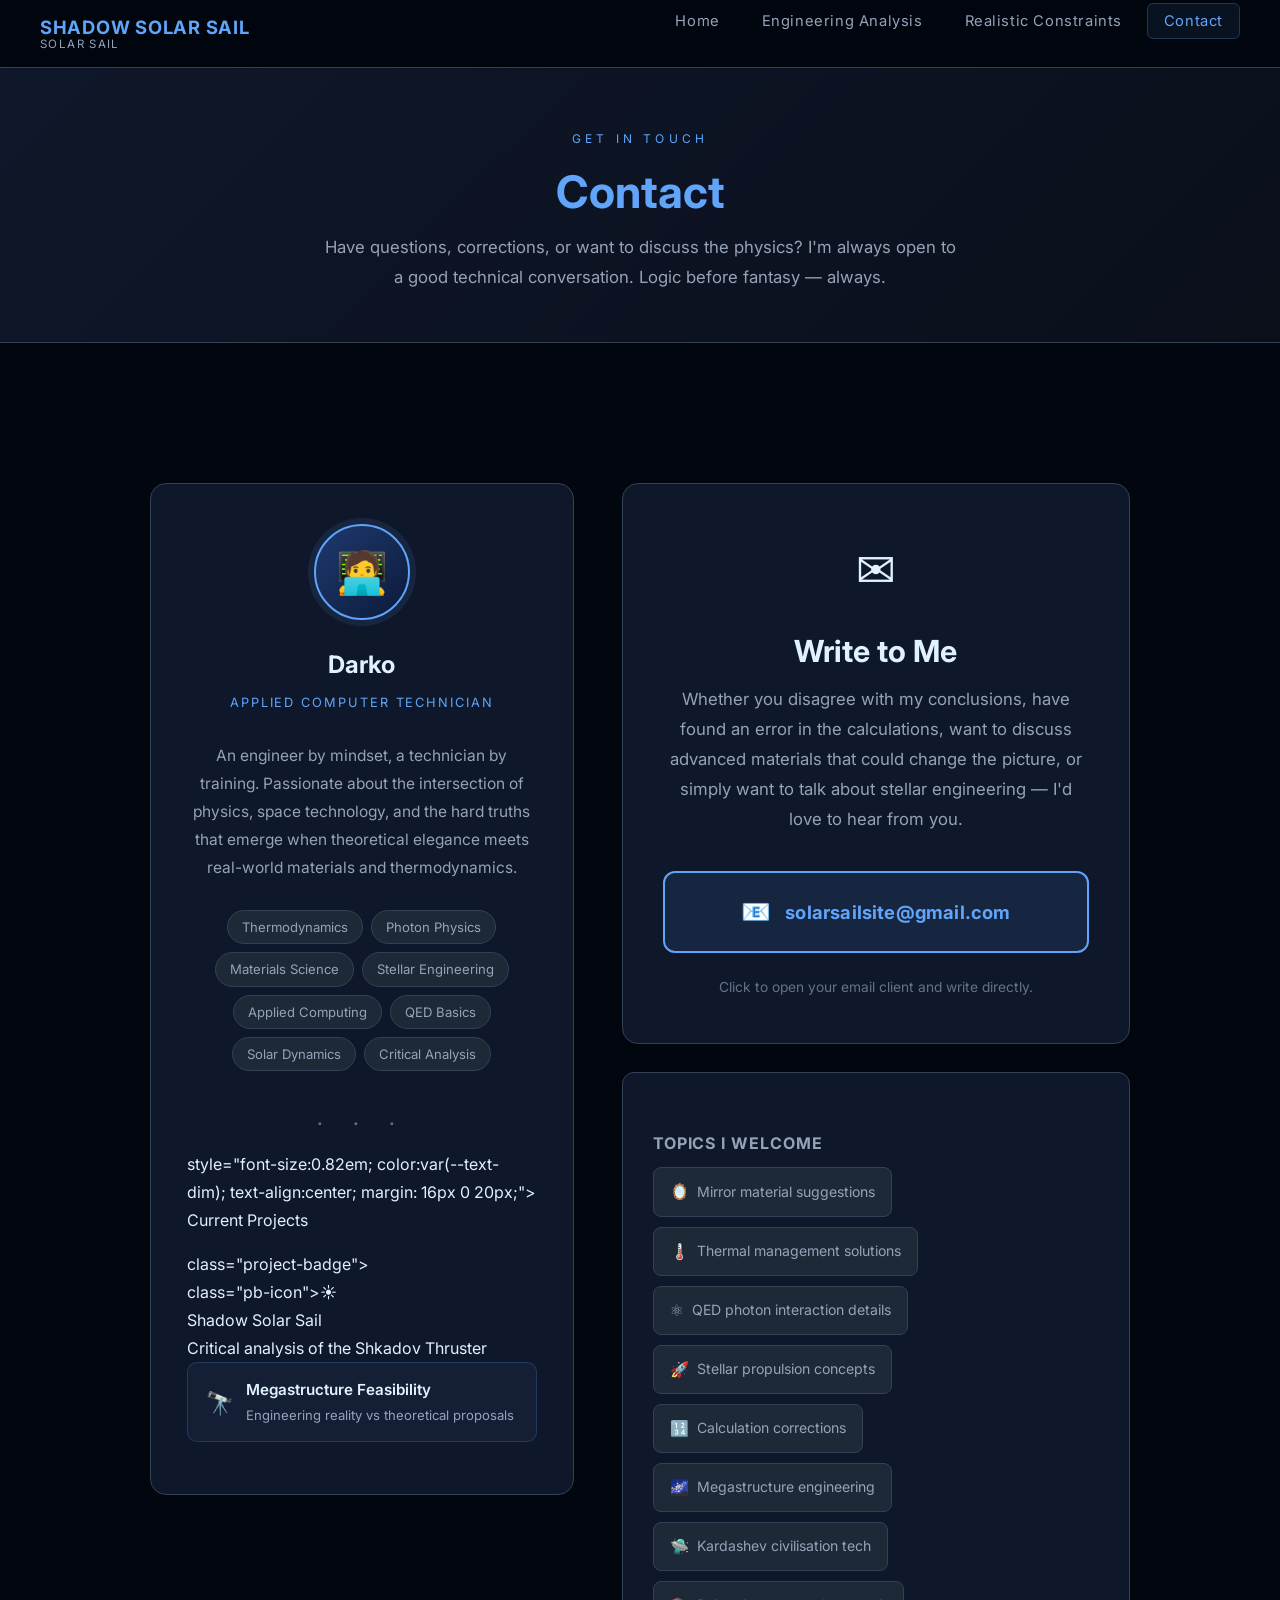
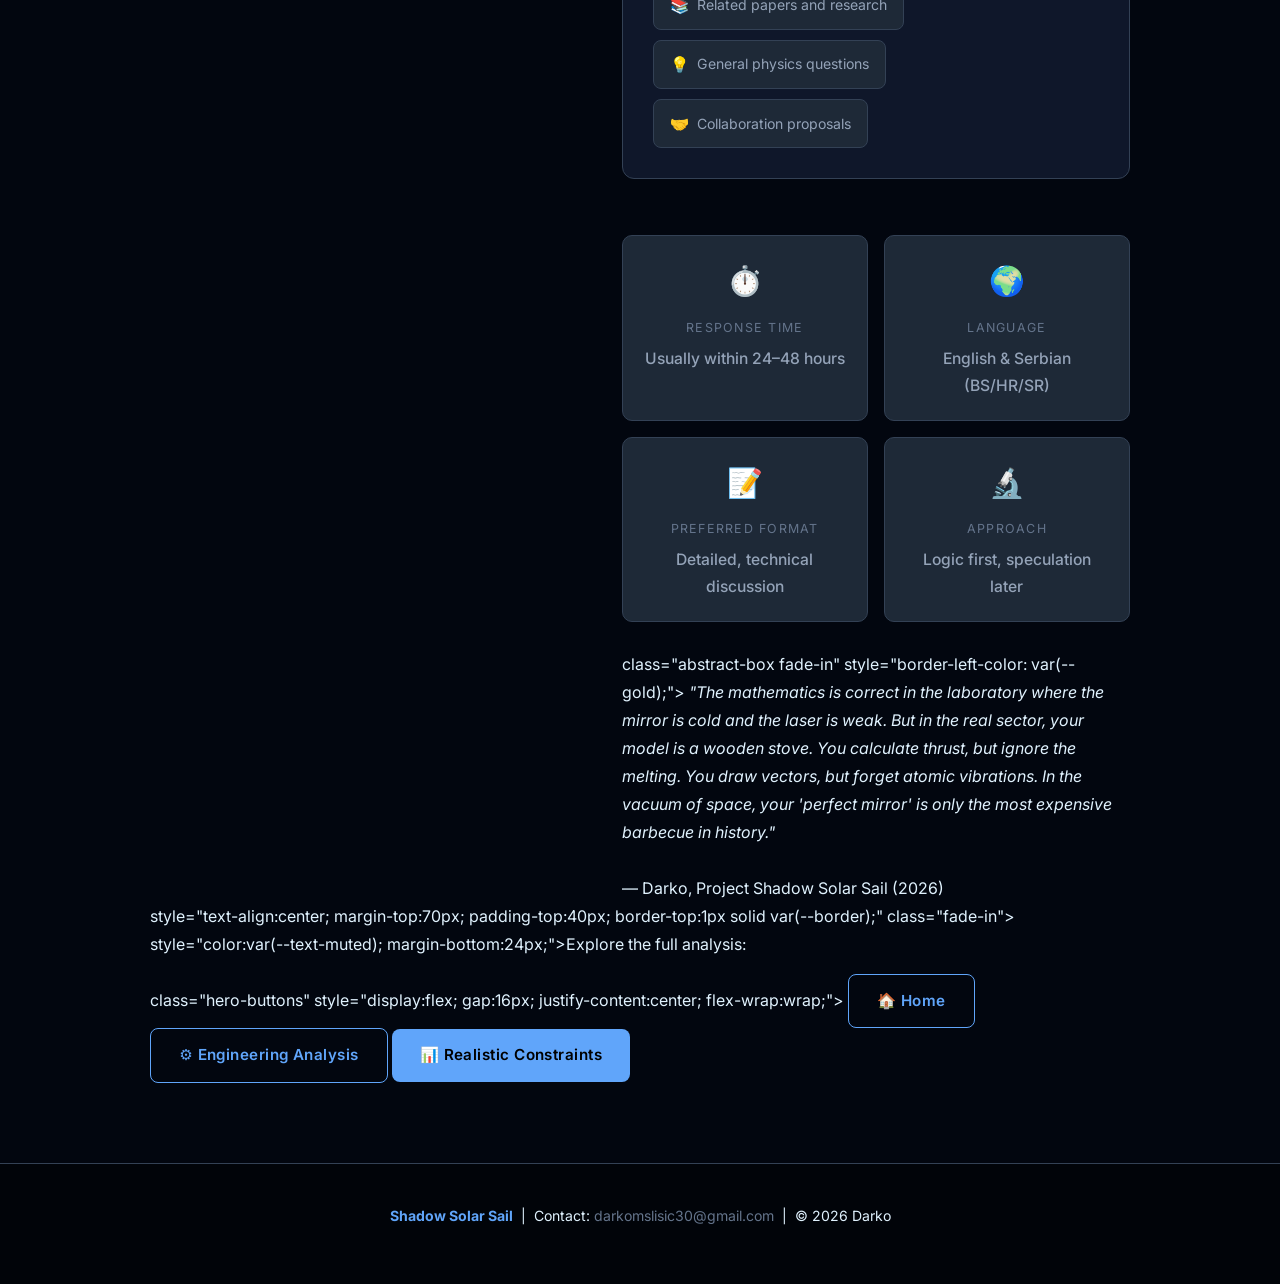
==== contact.html @ 53bd442a "Inicijalno postavljanje sajta" ====
<!DOCTYPE html>
<html lang="en">
<head>
  <meta charset="UTF-8">
  <meta name="viewport" content="width=device-width, initial-scale=1.0">
  <title>Contact — Shadow Solar Sail</title>
  <link rel="stylesheet" href="style.css">
  <link rel="preconnect" href="https://fonts.googleapis.com">
  <link href="https://fonts.googleapis.com/css2?family=Inter:wght@300;400;500;600;700;800&display=swap" rel="stylesheet">
  <style>
    body { font-family: 'Inter', 'Segoe UI', system-ui, sans-serif; }

    .fade-in { opacity:0; transform:translateY(24px); transition: opacity 0.65s ease, transform 0.65s ease; }
    .fade-in.visible { opacity:1; transform:none; }

    /* Full-page contact layout */
    .contact-layout {
      display: grid;
      grid-template-columns: 1fr 1.2fr;
      gap: 48px;
      align-items: start;
      margin-top: 60px;
    }
    @media(max-width:800px){
      .contact-layout { grid-template-columns: 1fr; }
    }

    /* Left panel — author card */
    .author-card {
      background: var(--bg-card);
      border: 1px solid var(--border);
      border-radius: 16px;
      padding: 40px 36px;
      position: sticky;
      top: 90px;
    }

    .avatar-ring {
      width: 96px; height: 96px;
      border-radius: 50%;
      background: linear-gradient(135deg, #1e3a6e 0%, #0c1a3a 100%);
      border: 2px solid var(--accent);
      display: flex; align-items: center; justify-content: center;
      font-size: 2.6em;
      margin: 0 auto 24px;
      box-shadow: 0 0 0 6px rgba(96,165,250,0.1);
    }

    .author-card .author-name {
      text-align: center;
      font-size: 1.5em;
      font-weight: 700;
      color: var(--text);
      margin-bottom: 6px;
    }

    .author-card .author-title {
      text-align: center;
      font-size: 0.8em;
      letter-spacing: 0.15em;
      text-transform: uppercase;
      color: var(--accent);
      margin-bottom: 28px;
    }

    .author-card .author-bio {
      font-size: 0.97em;
      color: var(--text-muted);
      line-height: 1.8;
      text-align: center;
      margin-bottom: 28px;
    }

    .skills-list {
      list-style: none;
      padding: 0;
      display: flex;
      flex-wrap: wrap;
      gap: 8px;
      justify-content: center;
      margin-bottom: 32px;
    }
    .skills-list li {
      background: var(--bg-panel);
      border: 1px solid var(--border);
      border-radius: 20px;
      padding: 5px 14px;
      font-size: 0.82em;
      color: var(--text-muted);
      margin: 0;
    }
    .skills-list li:hover {
      border-color: var(--accent);
      color: var(--accent);
      cursor: default;
    }

    .project-badge {
      display: flex;
      align-items: center;
      gap: 12px;
      background: rgba(96,165,250,0.06);
      border: 1px solid rgba(96,165,250,0.2);
      border-radius: 10px;
      padding: 14px 18px;
      margin-bottom: 12px;
    }
    .project-badge .pb-icon { font-size: 1.4em; flex-shrink:0; }
    .project-badge .pb-name { font-size: 0.95em; font-weight: 600; color: var(--text); }
    .project-badge .pb-desc { font-size: 0.82em; color: var(--text-muted); }

    /* Right panel — contact main */
    .contact-main { display: flex; flex-direction: column; gap: 28px; }

    .contact-cta-card {
      background: var(--bg-card);
      border: 1px solid var(--border);
      border-radius: 16px;
      padding: 44px 40px;
      text-align: center;
    }

    .contact-cta-card .cta-icon { font-size: 3em; margin-bottom: 20px; display: block; }
    .contact-cta-card h2 { border: none; padding: 0; margin: 0 0 12px; font-size: 1.9em; color: var(--text); }
    .contact-cta-card .cta-sub { color: var(--text-muted); font-size: 1.05em; margin-bottom: 36px; line-height: 1.8; }

    .email-button {
      display: inline-flex;
      align-items: center;
      justify-content: center;
      gap: 14px;
      background: rgba(96,165,250,0.1);
      border: 2px solid var(--accent);
      color: var(--accent);
      text-decoration: none;
      padding: 18px 40px;
      border-radius: 12px;
      font-size: 1.15em;
      font-weight: 700;
      letter-spacing: 0.01em;
      transition: all 0.25s;
      margin-bottom: 14px;
      width: 100%;
      max-width: 460px;
      box-sizing: border-box;
    }
    .email-button:hover {
      background: var(--accent);
      color: #000;
      transform: translateY(-3px);
      box-shadow: 0 12px 32px rgba(96,165,250,0.3);
    }
    .email-button .mail-icon { font-size: 1.3em; }

    .email-note {
      font-size: 0.86em;
      color: var(--text-dim);
      margin: 8px 0 0;
    }

    /* Topic chips */
    .topic-section { margin-top: 10px; }
    .topic-section h3 { font-size: 1em; color: var(--text-muted); margin-bottom: 14px; letter-spacing: 0.06em; text-transform: uppercase; }
    .topic-chips {
      display: flex;
      flex-wrap: wrap;
      gap: 10px;
    }
    .chip {
      display: inline-flex;
      align-items: center;
      gap: 8px;
      background: var(--bg-panel);
      border: 1px solid var(--border);
      border-radius: 8px;
      padding: 10px 16px;
      font-size: 0.88em;
      color: var(--text-muted);
      cursor: default;
      transition: all 0.2s;
    }
    .chip:hover { border-color: var(--accent); color: var(--text); background: rgba(96,165,250,0.05); }
    .chip-icon { font-size: 1.1em; }

    /* Info panels */
    .info-grid { display: grid; grid-template-columns: 1fr 1fr; gap: 16px; }
    @media(max-width:540px){ .info-grid { grid-template-columns: 1fr; } }

    .info-tile {
      background: var(--bg-panel);
      border: 1px solid var(--border);
      border-radius: 10px;
      padding: 20px;
      text-align: center;
    }
    .info-tile .it-icon { font-size: 1.8em; margin-bottom: 10px; }
    .info-tile .it-label { font-size: 0.78em; text-transform: uppercase; letter-spacing: 0.1em; color: var(--text-dim); margin-bottom: 6px; }
    .info-tile .it-val { font-size: 0.98em; color: var(--text-muted); font-weight: 500; }

    /* Stars / space decoration */
    .stars-divider {
      text-align: center;
      color: var(--text-dim);
      font-size: 1.4em;
      letter-spacing: 12px;
      margin: 8px 0;
    }
  </style>
</head>
<body>

<!-- NAV -->
<nav class="navbar">
  <a href="index.html" class="nav-brand">
    <span class="brand-main">Shadow Solar Sail</span>
    <span class="brand-sub">Solar Sail</span>
  </a>
  <ul class="nav-links" id="navLinks">
    <li><a href="index.html">Home</a></li>
    <li><a href="engineering-analysis.html">Engineering Analysis</a></li>
    <li><a href="realistic-constraints.html">Realistic Constraints</a></li>
    <li><a href="contact.html" class="active">Contact</a></li>
  </ul>
  <div class="hamburger" id="hamburger" onclick="toggleMenu()">
    <span></span><span></span><span></span>
  </div>
</nav>

<!-- PAGE HEADER -->
<div class="page-header">
  <div class="eyebrow">Get in Touch</div>
  <h1>Contact</h1>
  <p>Have questions, corrections, or want to discuss the physics? I'm always open
     to a good technical conversation. Logic before fantasy — always.</p>
</div>

<!-- MAIN LAYOUT -->
<div class="page-wrapper">
  <div class="contact-layout">

    <!-- LEFT: Author Profile -->
    <aside class="author-card fade-in">
      <div class="avatar-ring">🧑‍💻</div>
      <div class="author-name">Darko</div>
      <div class="author-title">Applied Computer Technician</div>
      <p class="author-bio">
        An engineer by mindset, a technician by training. Passionate about the intersection
        of physics, space technology, and the hard truths that emerge when theoretical elegance
        meets real-world materials and thermodynamics.
      </p>

      <ul class="skills-list">
        <li>Thermodynamics</li>
        <li>Photon Physics</li>
        <li>Materials Science</li>
        <li>Stellar Engineering</li>
        <li>Applied Computing</li>
        <li>QED Basics</li>
        <li>Solar Dynamics</li>
        <li>Critical Analysis</li>
      </ul>

      <div class="stars-divider">· · ·</div>
      <p> style="font-size:0.82em; color:var(--text-dim); text-align:center; margin: 16px 0 20px;">
        Current Projects
      </p>

      <div> class="project-badge">
        <div> class="pb-icon">☀️</div>
        <div>
          <div class="pb-name">Shadow Solar Sail</div>
          <div class="pb-desc">Critical analysis of the Shkadov Thruster</div>
        </div>
      </div>

      <div class="project-badge">
        <div class="pb-icon">🔭</div>
        <div>
          <div class="pb-name">Megastructure Feasibility</div>
          <div class="pb-desc">Engineering reality vs theoretical proposals</div>
        </div>
      </div>
    </aside>

    <!-- RIGHT: Contact CTA + Info -->
    <main class="contact-main">

      <div class="contact-cta-card fade-in">
        <span class="cta-icon">✉️</span>
        <h2>Write to Me</h2>
        <p class="cta-sub">
          Whether you disagree with my conclusions, have found an error in the calculations,
          want to discuss advanced materials that could change the picture, or simply want to
          talk about stellar engineering — I'd love to hear from you.
        </p>

        <a href="mailto:solarsailsite@gmail.com" class="email-button">
          <span class="mail-icon">📧</span>
          solarsailsite@gmail.com
        </a>
        <p class="email-note">Click to open your email client and write directly.</p>
      </div>

      <!-- Topics -->
      <div class="card fade-in">
        <div class="topic-section">
          <h3>Topics I Welcome</h3>
          <div class="topic-chips">
            <div class="chip"><span class="chip-icon">🪞</span> Mirror material suggestions</div>
            <div class="chip"><span class="chip-icon">🌡️</span> Thermal management solutions</div>
            <div class="chip"><span class="chip-icon">⚛️</span> QED photon interaction details</div>
            <div class="chip"><span class="chip-icon">🚀</span> Stellar propulsion concepts</div>
            <div class="chip"><span class="chip-icon">🔢</span> Calculation corrections</div>
            <div class="chip"><span class="chip-icon">🌌</span> Megastructure engineering</div>
            <div class="chip"><span class="chip-icon">🛸</span> Kardashev civilisation tech</div>
            <div class="chip"><span class="chip-icon">📚</span> Related papers and research</div>
            <div class="chip"><span class="chip-icon">💡</span> General physics questions</div>
            <div class="chip"><span class="chip-icon">🤝</span> Collaboration proposals</div>
          </div>
        </div>
      </div>

      <!-- Info tiles -->
      <div class="info-grid fade-in">
        <div class="info-tile">
          <div class="it-icon">⏱️</div>
          <div class="it-label">Response time</div>
          <div class="it-val">Usually within 24–48 hours</div>
        </div>
        <div class="info-tile">
          <div class="it-icon">🌍</div>
          <div class="it-label">Language</div>
          <div class="it-val">English & Serbian (BS/HR/SR)</div>
        </div>
        <div class="info-tile">
          <div class="it-icon">📝</div>
          <div class="it-label">Preferred format</div>
          <div class="it-val">Detailed, technical discussion</div>
        </div>
        <div class="info-tile">
          <div class="it-icon">🔬</div>
          <div class="it-label">Approach</div>
          <div class="it-val">Logic first, speculation later</div>
        </div>
      </div>

      <!-- Quote -->
      <div>class="abstract-box fade-in" style="border-left-color: var(--gold);">
        <em>
          "The mathematics is correct in the laboratory where the mirror is cold and the laser is weak.
          But in the real sector, your model is a wooden stove. You calculate thrust, but ignore the
          melting. You draw vectors, but forget atomic vibrations. In the vacuum of space, your
          'perfect mirror' is only the most expensive barbecue in history."
        </em>
        <br><br>
        — Darko, Project Shadow Solar Sail (2026)
      </div>

    </main>
  </div>

  <!-- Bottom nav -->
  <div> style="text-align:center; margin-top:70px; padding-top:40px; border-top:1px solid var(--border);" class="fade-in">
    <p> style="color:var(--text-muted); margin-bottom:24px;">Explore the full analysis:</p>
    <div> class="hero-buttons" style="display:flex; gap:16px; justify-content:center; flex-wrap:wrap;">
      <a href="index.html" class="btn btn-outline">🏠 Home</a>
      <a href="engineering-analysis.html" class="btn btn-outline">⚙️ Engineering Analysis</a>
      <a href="realistic-constraints.html" class="btn btn-primary">📊 Realistic Constraints</a>
    </div>
  </div>

</div><!-- /page-wrapper -->

<footer>
  <p>
    <span class="footer-brand">Shadow Solar Sail</span> &nbsp;|&nbsp;
    Contact: <a href="mailto:darkomslisic30@gmail.com">darkomslisic30@gmail.com</a> &nbsp;|&nbsp;
    &copy; 2026 Darko
  </p>
</footer>

<script>
  function toggleMenu() {
    document.getElementById('navLinks').classList.toggle('open');
  }
  const fadeEls = document.querySelectorAll('.fade-in');
  const observer = new IntersectionObserver((entries) => {
    entries.forEach(e => { if (e.isIntersecting) { e.target.classList.add('visible'); observer.unobserve(e.target); }});
  }, { threshold: 0.08 });
  fadeEls.forEach(el => observer.observe(el));
</script>
</body>
</html>
---- style.css ----
/* =============================================
   SHADOW SOLAR SAIL — Global Stylesheet
   ============================================= */

:root {
  --bg-deep:       #02060f;
  --bg-card:       #0f172a;
  --bg-panel:      #1e2937;
  --border:        #334155;
  --border-light:  #475569;
  --text:          #e0f2fe;
  --text-muted:    #94a3b8;
  --text-dim:      #64748b;
  --accent:        #60a5fa;
  --accent-soft:   #93c5fd;
  --accent-violet: #a5b4fc;
  --gold:          #f1c40f;
  --danger:        #f87171;
  --success:       #4ade80;
  --cyan:          #67e8f9;
  --nav-height:    68px;
}

/* ---- Reset & Base ---- */
*, *::before, *::after { box-sizing: border-box; margin: 0; padding: 0; }

html { scroll-behavior: smooth; }

body {
  background-color: var(--bg-deep);
  color: var(--text);
  font-family: 'Segoe UI', system-ui, -apple-system, sans-serif;
  line-height: 1.75;
  font-size: 16px;
}

/* ---- Navigation ---- */
.navbar {
  position: sticky;
  top: 0;
  z-index: 100;
  display: flex;
  align-items: center;
  justify-content: space-between;
  height: var(--nav-height);
  padding: 0 40px;
  background: rgba(2, 6, 15, 0.92);
  border-bottom: 1px solid var(--border);
  backdrop-filter: blur(10px);
  -webkit-backdrop-filter: blur(10px);
}

.nav-brand {
  display: flex;
  flex-direction: column;
  line-height: 1.2;
  text-decoration: none;
}

.nav-brand .brand-main {
  font-size: 1.15em;
  font-weight: 700;
  color: var(--accent);
  letter-spacing: 0.04em;
  text-transform: uppercase;
}

.nav-brand .brand-sub {
  font-size: 0.72em;
  color: var(--text-muted);
  letter-spacing: 0.12em;
  text-transform: uppercase;
}

.nav-links {
  display: flex;
  gap: 8px;
  list-style: none;
}

.nav-links a {
  color: var(--text-muted);
  text-decoration: none;
  padding: 8px 16px;
  border-radius: 6px;
  font-size: 0.92em;
  letter-spacing: 0.04em;
  transition: color 0.2s, background 0.2s;
  border: 1px solid transparent;
}

.nav-links a:hover,
.nav-links a.active {
  color: var(--accent);
  background: rgba(96, 165, 250, 0.08);
  border-color: rgba(96, 165, 250, 0.25);
}

.hamburger {
  display: none;
  flex-direction: column;
  gap: 5px;
  cursor: pointer;
  padding: 6px;
}
.hamburger span {
  width: 24px; height: 2px;
  background: var(--text-muted);
  border-radius: 2px;
  transition: 0.3s;
}

/* ---- Hero Section ---- */
.hero {
  position: relative;
  min-height: 82vh;
  display: flex;
  align-items: center;
  justify-content: center;
  text-align: center;
  overflow: hidden;
  padding: 80px 20px;
}

.hero-bg {
  position: absolute;
  inset: 0;
  background-image: url('images/hero-solar-sail.jpg');
  background-size: cover;
  background-position: center;
  filter: brightness(0.25) saturate(1.4);
  z-index: 0;
}

.hero-overlay {
  position: absolute;
  inset: 0;
  background: radial-gradient(ellipse at center, rgba(2,6,15,0.3) 0%, rgba(2,6,15,0.85) 100%);
  z-index: 1;
}

.hero-content {
  position: relative;
  z-index: 2;
  max-width: 820px;
}

.hero-eyebrow {
  font-size: 0.78em;
  letter-spacing: 0.35em;
  text-transform: uppercase;
  color: var(--accent);
  margin-bottom: 20px;
  display: flex;
  align-items: center;
  justify-content: center;
  gap: 12px;
}

.hero-eyebrow::before,
.hero-eyebrow::after {
  content: '';
  display: block;
  width: 40px;
  height: 1px;
  background: var(--accent);
  opacity: 0.6;
}

.hero h1 {
  font-size: clamp(2.6em, 6vw, 4.2em);
  font-weight: 800;
  color: #fff;
  letter-spacing: -0.01em;
  line-height: 1.1;
  margin-bottom: 16px;
}

.hero h2 {
  font-size: clamp(1em, 2.5vw, 1.4em);
  font-weight: 400;
  color: var(--accent-soft);
  letter-spacing: 0.08em;
  text-transform: uppercase;
  border: none;
  padding: 0;
  margin-bottom: 28px;
}

.hero-desc {
  font-size: 1.1em;
  color: var(--text-muted);
  max-width: 640px;
  margin: 0 auto 40px;
  line-height: 1.8;
}

.hero-buttons {
  display: flex;
  gap: 16px;
  justify-content: center;
  flex-wrap: wrap;
}

/* ---- Buttons ---- */
.btn {
  display: inline-flex;
  align-items: center;
  gap: 8px;
  padding: 13px 28px;
  border-radius: 8px;
  font-size: 0.95em;
  font-weight: 600;
  text-decoration: none;
  transition: all 0.25s;
  letter-spacing: 0.03em;
  cursor: pointer;
  border: none;
}

.btn-primary {
  background: var(--accent);
  color: #000;
}
.btn-primary:hover { background: var(--accent-soft); transform: translateY(-2px); box-shadow: 0 8px 24px rgba(96,165,250,0.3); }

.btn-outline {
  background: transparent;
  color: var(--accent);
  border: 1.5px solid var(--accent);
}
.btn-outline:hover { background: rgba(96,165,250,0.1); transform: translateY(-2px); }

/* ---- Main Layout ---- */
.page-wrapper {
  max-width: 1060px;
  margin: 0 auto;
  padding: 80px 40px;
}

.section { margin-bottom: 70px; }

/* ---- Typography ---- */
h1, h2, h3, h4 { line-height: 1.3; }

h1 { color: var(--accent); font-size: 2.4em; }
h2 { color: var(--accent-soft); font-size: 1.7em; border-bottom: 1px solid var(--border); padding-bottom: 12px; margin-top: 55px; margin-bottom: 20px; }
h3 { color: var(--accent-violet); font-size: 1.25em; margin-top: 30px; margin-bottom: 12px; }
h4 { color: var(--cyan); font-size: 1.05em; margin-top: 20px; margin-bottom: 8px; }

p { margin-bottom: 16px; color: var(--text); }

/* ---- Page Header (non-home pages) ---- */
.page-header {
  background: linear-gradient(135deg, #0f172a 0%, #0a0f1a 100%);
  border-bottom: 1px solid var(--border);
  padding: 60px 40px 50px;
  text-align: center;
}
.page-header .eyebrow {
  font-size: 0.75em;
  letter-spacing: 0.35em;
  text-transform: uppercase;
  color: var(--accent);
  margin-bottom: 14px;
}
.page-header h1 { font-size: clamp(1.8em, 4vw, 2.8em); margin-bottom: 12px; }
.page-header p { color: var(--text-muted); max-width: 640px; margin: 0 auto; font-size: 1.05em; }

/* ---- Cards / Panels ---- */
.card {
  background: var(--bg-card);
  border: 1px solid var(--border);
  border-radius: 12px;
  padding: 30px;
  margin-bottom: 28px;
}

.panel {
  background: var(--bg-panel);
  border: 1px solid var(--border-light);
  border-radius: 10px;
  padding: 28px;
  margin-bottom: 28px;
}

.abstract-box {
  background: var(--bg-panel);
  border-left: 5px solid var(--accent);
  border-radius: 0 10px 10px 0;
  padding: 28px 32px;
  margin: 36px 0;
  font-size: 1.05em;
  line-height: 1.85;
}

/* ---- Formulas ---- */
.formula {
  background: #000e1f;
  padding: 20px 24px;
  border-left: 4px solid var(--border-light);
  border-radius: 0 8px 8px 0;
  font-family: 'Courier New', monospace;
  margin: 24px 0;
  color: #e0f2fe;
  font-size: 1.05em;
  letter-spacing: 0.02em;
}

/* ---- Stat Cards ---- */
.stats-grid {
  display: grid;
  grid-template-columns: repeat(auto-fit, minmax(200px, 1fr));
  gap: 20px;
  margin: 36px 0;
}

.stat-card {
  background: var(--bg-card);
  border: 1px solid var(--border);
  border-radius: 10px;
  padding: 24px 20px;
  text-align: center;
}

.stat-card .stat-label {
  font-size: 0.78em;
  letter-spacing: 0.1em;
  text-transform: uppercase;
  color: var(--text-muted);
  margin-bottom: 8px;
}

.stat-card .stat-value {
  font-size: 1.5em;
  font-weight: 700;
  color: var(--gold);
  font-family: 'Courier New', monospace;
}

.stat-card .stat-unit {
  font-size: 0.82em;
  color: var(--text-dim);
  margin-top: 4px;
}

/* ---- Warning / Alert Boxes ---- */
.alert {
  padding: 20px 24px;
  border-radius: 10px;
  margin: 24px 0;
}

.alert-warning {
  background: rgba(241,196,15,0.08);
  border: 1px solid rgba(241,196,15,0.35);
  color: #fde68a;
}

.alert-danger {
  background: rgba(248,113,113,0.08);
  border: 1px solid rgba(248,113,113,0.35);
  color: #fca5a5;
}

.alert-success {
  background: rgba(74,222,128,0.08);
  border: 1px solid rgba(74,222,128,0.35);
  color: #86efac;
}

.alert-info {
  background: rgba(96,165,250,0.08);
  border: 1px solid rgba(96,165,250,0.35);
  color: var(--accent-soft);
}

/* ---- Charts Grid ---- */
.charts-grid {
  display: grid;
  grid-template-columns: repeat(auto-fit, minmax(300px, 1fr));
  gap: 24px;
  margin: 36px 0;
}

.chart-box {
  background: var(--bg-panel);
  padding: 22px;
  border-radius: 10px;
  border: 1px solid var(--border);
}

.chart-box h4 {
  text-align: center;
  color: var(--text-muted);
  font-size: 0.9em;
  margin-bottom: 16px;
  letter-spacing: 0.06em;
  text-transform: uppercase;
}

/* ---- Conclusion Box ---- */
.conclusion-box {
  background: var(--bg-panel);
  border: 1px solid var(--border-light);
  border-left: 6px solid var(--gold);
  border-radius: 0 10px 10px 0;
  padding: 36px 40px;
  margin-top: 60px;
}

/* ---- Feature Cards (Home) ---- */
.features-grid {
  display: grid;
  grid-template-columns: repeat(auto-fit, minmax(280px, 1fr));
  gap: 24px;
  margin: 48px 0;
}

.feature-card {
  background: var(--bg-card);
  border: 1px solid var(--border);
  border-radius: 12px;
  padding: 32px 28px;
  transition: border-color 0.25s, transform 0.25s;
}

.feature-card:hover {
  border-color: var(--accent);
  transform: translateY(-4px);
}

.feature-icon {
  font-size: 2.2em;
  margin-bottom: 16px;
  display: block;
}

.feature-card h3 {
  margin-top: 0;
  font-size: 1.1em;
  color: var(--accent-soft);
}

.feature-card p {
  font-size: 0.95em;
  color: var(--text-muted);
  margin: 0;
}

/* ---- Table ---- */
table {
  width: 100%;
  border-collapse: collapse;
  margin: 28px 0;
  font-size: 0.95em;
}
th {
  background: var(--bg-panel);
  color: var(--accent-soft);
  padding: 12px 16px;
  text-align: left;
  border: 1px solid var(--border);
  font-size: 0.82em;
  letter-spacing: 0.08em;
  text-transform: uppercase;
}
td {
  padding: 11px 16px;
  border: 1px solid var(--border);
  color: var(--text-muted);
  background: var(--bg-card);
}
tr:hover td { background: var(--bg-panel); }
td.highlight { color: var(--gold); font-family: 'Courier New', monospace; font-weight: 600; }

/* ---- List Styles ---- */
ul, ol {
  padding-left: 24px;
  margin-bottom: 18px;
}
li { color: var(--text-muted); margin-bottom: 8px; line-height: 1.7; }
li strong { color: var(--text); }

/* ---- Contact Page ---- */
.contact-card {
  background: var(--bg-card);
  border: 1px solid var(--border);
  border-radius: 16px;
  padding: 52px;
  text-align: center;
  max-width: 680px;
  margin: 0 auto;
}

.contact-avatar {
  width: 90px;
  height: 90px;
  border-radius: 50%;
  background: linear-gradient(135deg, #1e3a5f, #0f172a);
  border: 2px solid var(--accent);
  display: flex;
  align-items: center;
  justify-content: center;
  font-size: 2.2em;
  margin: 0 auto 28px;
}

.contact-card h2 {
  border: none;
  padding: 0;
  margin-top: 0;
  font-size: 1.9em;
  color: var(--text);
}

.contact-card .role {
  color: var(--accent);
  font-size: 0.88em;
  letter-spacing: 0.15em;
  text-transform: uppercase;
  margin-bottom: 24px;
  display: block;
}

.contact-card .bio {
  color: var(--text-muted);
  font-size: 1.05em;
  line-height: 1.85;
  margin-bottom: 36px;
}

.email-link {
  display: inline-flex;
  align-items: center;
  gap: 12px;
  background: rgba(96,165,250,0.1);
  border: 1.5px solid var(--accent);
  color: var(--accent);
  text-decoration: none;
  padding: 16px 32px;
  border-radius: 10px;
  font-size: 1.1em;
  font-weight: 600;
  letter-spacing: 0.02em;
  transition: all 0.25s;
  margin-bottom: 20px;
}
.email-link:hover {
  background: var(--accent);
  color: #000;
  transform: translateY(-3px);
  box-shadow: 0 10px 28px rgba(96,165,250,0.3);
}
.email-link .email-icon { font-size: 1.2em; }

.contact-topics {
  list-style: none;
  padding: 0;
  display: flex;
  flex-wrap: wrap;
  gap: 10px;
  justify-content: center;
  margin-top: 36px;
}
.contact-topics li {
  background: var(--bg-panel);
  border: 1px solid var(--border);
  border-radius: 20px;
  padding: 6px 16px;
  font-size: 0.85em;
  color: var(--text-muted);
  margin: 0;
}
.contact-topics li:hover {
  border-color: var(--accent);
  color: var(--accent);
}

/* ---- Footer ---- */
footer {
  border-top: 1px solid var(--border);
  padding: 40px;
  text-align: center;
  color: var(--text-dim);
  font-size: 0.88em;
  background: rgba(0,0,0,0.4);
}
footer a { color: var(--text-dim); text-decoration: none; }
footer a:hover { color: var(--accent); }
footer .footer-brand { font-weight: 700; color: var(--accent); }

/* ---- Divider ---- */
.divider {
  border: none;
  border-top: 1px solid var(--border);
  margin: 56px 0;
}

/* ---- Highlight text ---- */
.hl-gold  { color: var(--gold);    font-weight: 600; }
.hl-blue  { color: var(--accent);  font-weight: 600; }
.hl-red   { color: var(--danger);  font-weight: 600; }
.hl-green { color: var(--success); font-weight: 600; }

/* ---- Responsive ---- */
@media (max-width: 768px) {
  .navbar { padding: 0 20px; }
  .nav-links { display: none; flex-direction: column; position: absolute; top: var(--nav-height); left: 0; right: 0; background: rgba(2,6,15,0.98); padding: 16px; border-bottom: 1px solid var(--border); gap: 4px; }
  .nav-links.open { display: flex; }
  .hamburger { display: flex; }
  .page-wrapper { padding: 50px 22px; }
  .contact-card { padding: 36px 24px; }
  h2 { font-size: 1.4em; }
  .conclusion-box { padding: 28px 24px; }
  table { font-size: 0.85em; }
  .charts-grid { grid-template-columns: 1fr; }
}
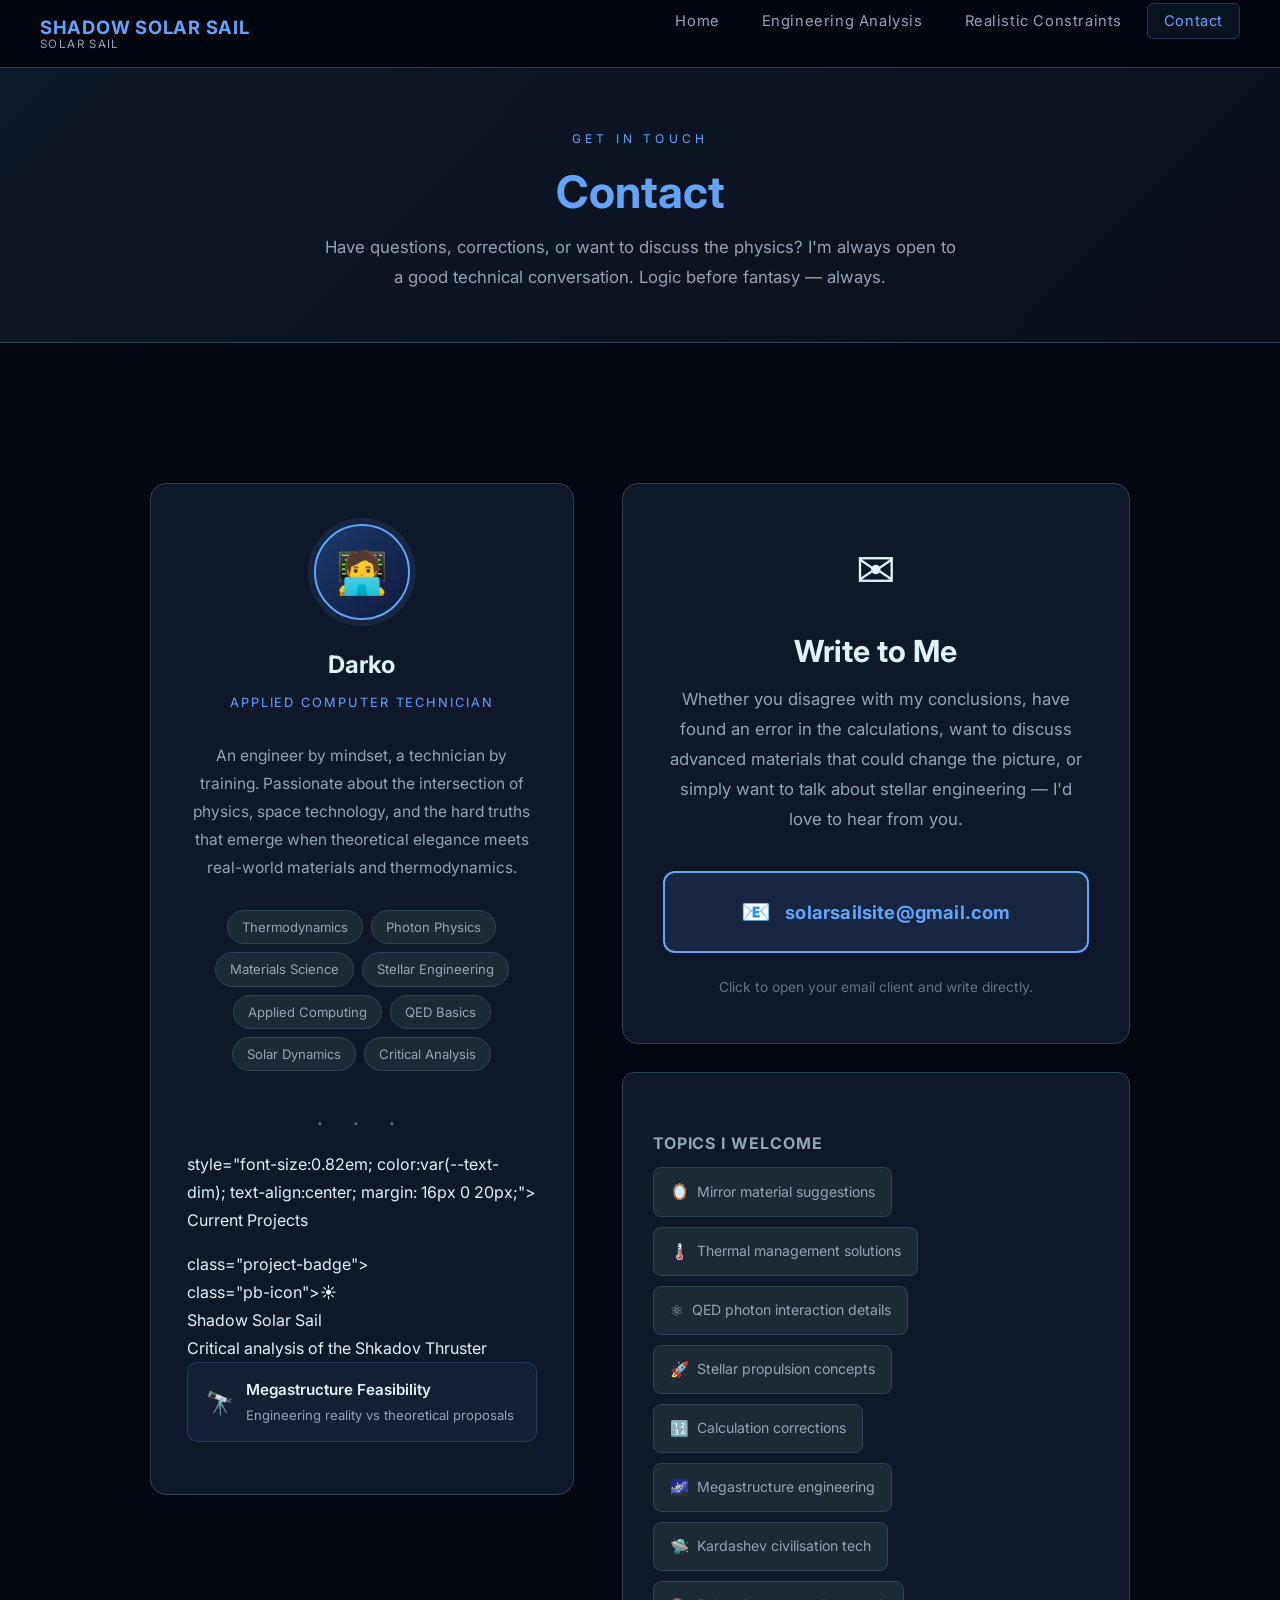
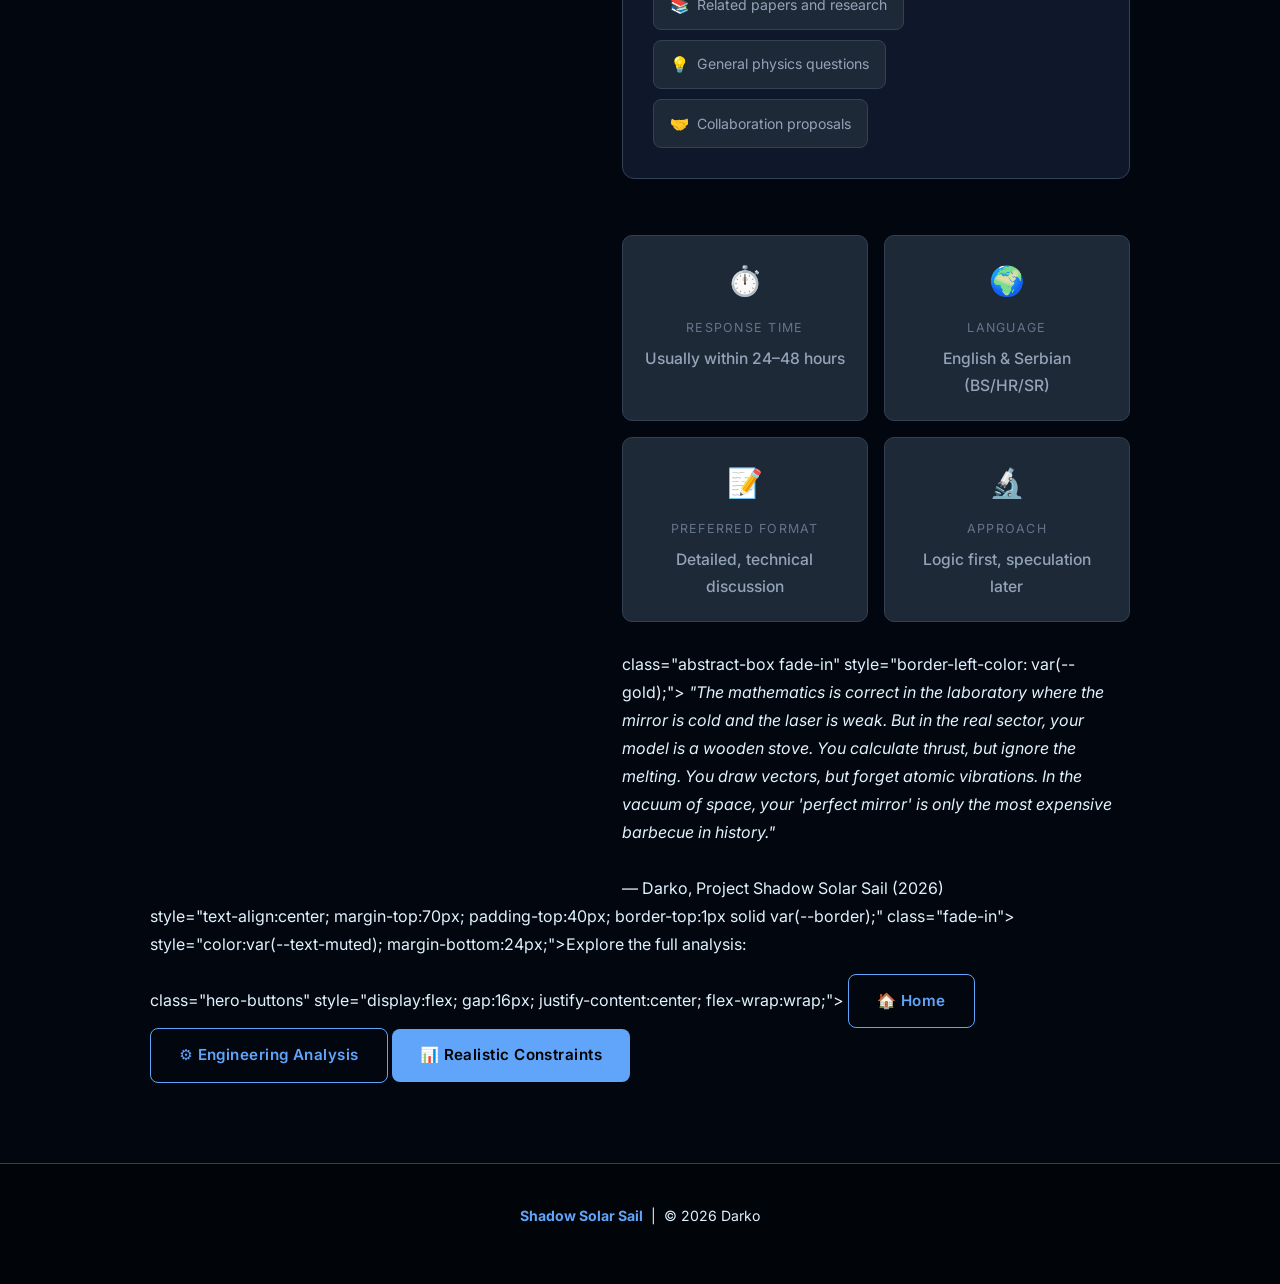
==== commit 7f8bcab5: "Remove email address from footer in contact.html" ====
--- a/contact.html
+++ b/contact.html
@@ -374,7 +374,7 @@
 <footer>
   <p>
     <span class="footer-brand">Shadow Solar Sail</span> &nbsp;|&nbsp;
-    Contact: <a href="mailto:darkomslisic30@gmail.com">darkomslisic30@gmail.com</a> &nbsp;|&nbsp;
+    
     &copy; 2026 Darko
   </p>
 </footer>
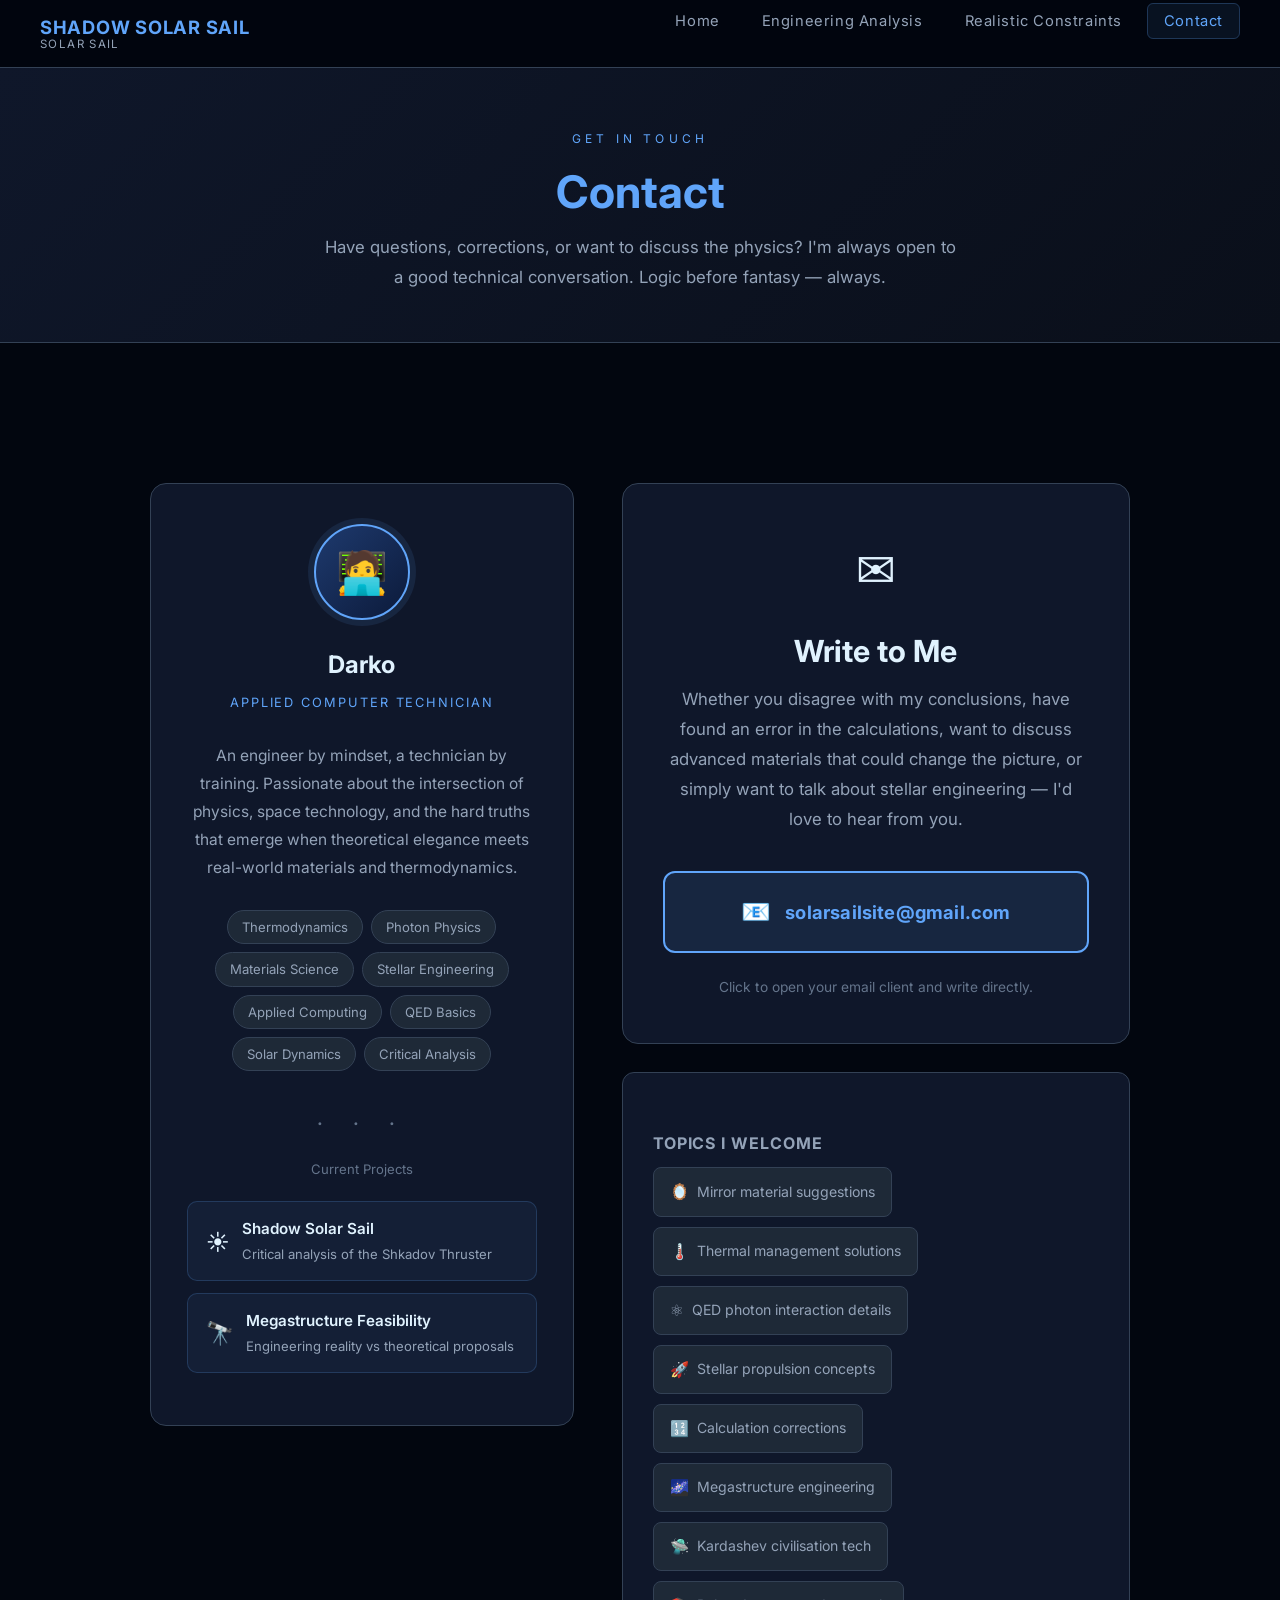
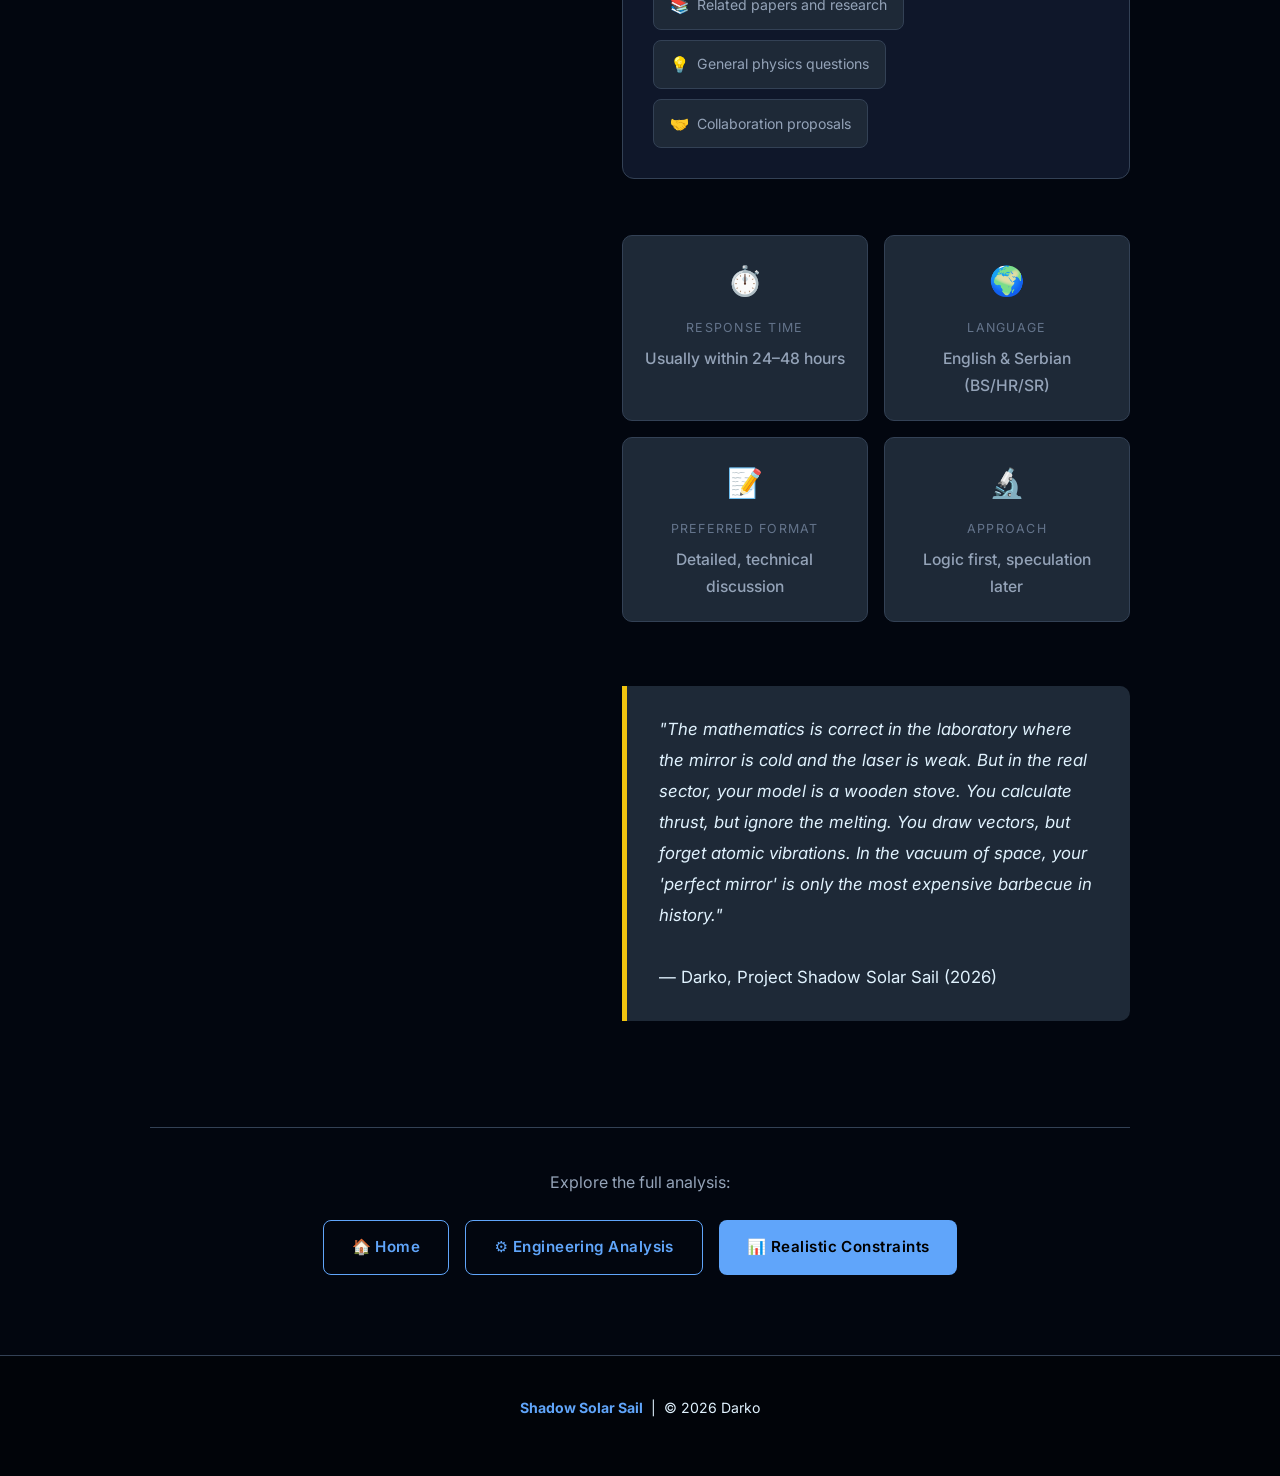
==== commit 8e21c4f5: "Fix HTML formatting and structure in contact.html" ====
--- a/contact.html
+++ b/contact.html
@@ -261,12 +261,12 @@
       </ul>
 
       <div class="stars-divider">· · ·</div>
-      <p> style="font-size:0.82em; color:var(--text-dim); text-align:center; margin: 16px 0 20px;">
+      <p style="font-size:0.82em; color:var(--text-dim); text-align:center; margin: 16px 0 20px;">
         Current Projects
       </p>
 
-      <div> class="project-badge">
-        <div> class="pb-icon">☀️</div>
+      <div class="project-badge">
+        <div class="pb-icon">☀️</div>
         <div>
           <div class="pb-name">Shadow Solar Sail</div>
           <div class="pb-desc">Critical analysis of the Shkadov Thruster</div>
@@ -345,7 +345,7 @@
       </div>
 
       <!-- Quote -->
-      <div>class="abstract-box fade-in" style="border-left-color: var(--gold);">
+      <div class="abstract-box fade-in" style="border-left-color: var(--gold);">
         <em>
           "The mathematics is correct in the laboratory where the mirror is cold and the laser is weak.
           But in the real sector, your model is a wooden stove. You calculate thrust, but ignore the
@@ -360,9 +360,9 @@
   </div>
 
   <!-- Bottom nav -->
-  <div> style="text-align:center; margin-top:70px; padding-top:40px; border-top:1px solid var(--border);" class="fade-in">
-    <p> style="color:var(--text-muted); margin-bottom:24px;">Explore the full analysis:</p>
-    <div> class="hero-buttons" style="display:flex; gap:16px; justify-content:center; flex-wrap:wrap;">
+  <div style="text-align:center; margin-top:70px; padding-top:40px; border-top:1px solid var(--border);" class="fade-in">
+    <p style="color:var(--text-muted); margin-bottom:24px;">Explore the full analysis:</p>
+    <div class="hero-buttons" style="display:flex; gap:16px; justify-content:center; flex-wrap:wrap;">
       <a href="index.html" class="btn btn-outline">🏠 Home</a>
       <a href="engineering-analysis.html" class="btn btn-outline">⚙️ Engineering Analysis</a>
       <a href="realistic-constraints.html" class="btn btn-primary">📊 Realistic Constraints</a>
